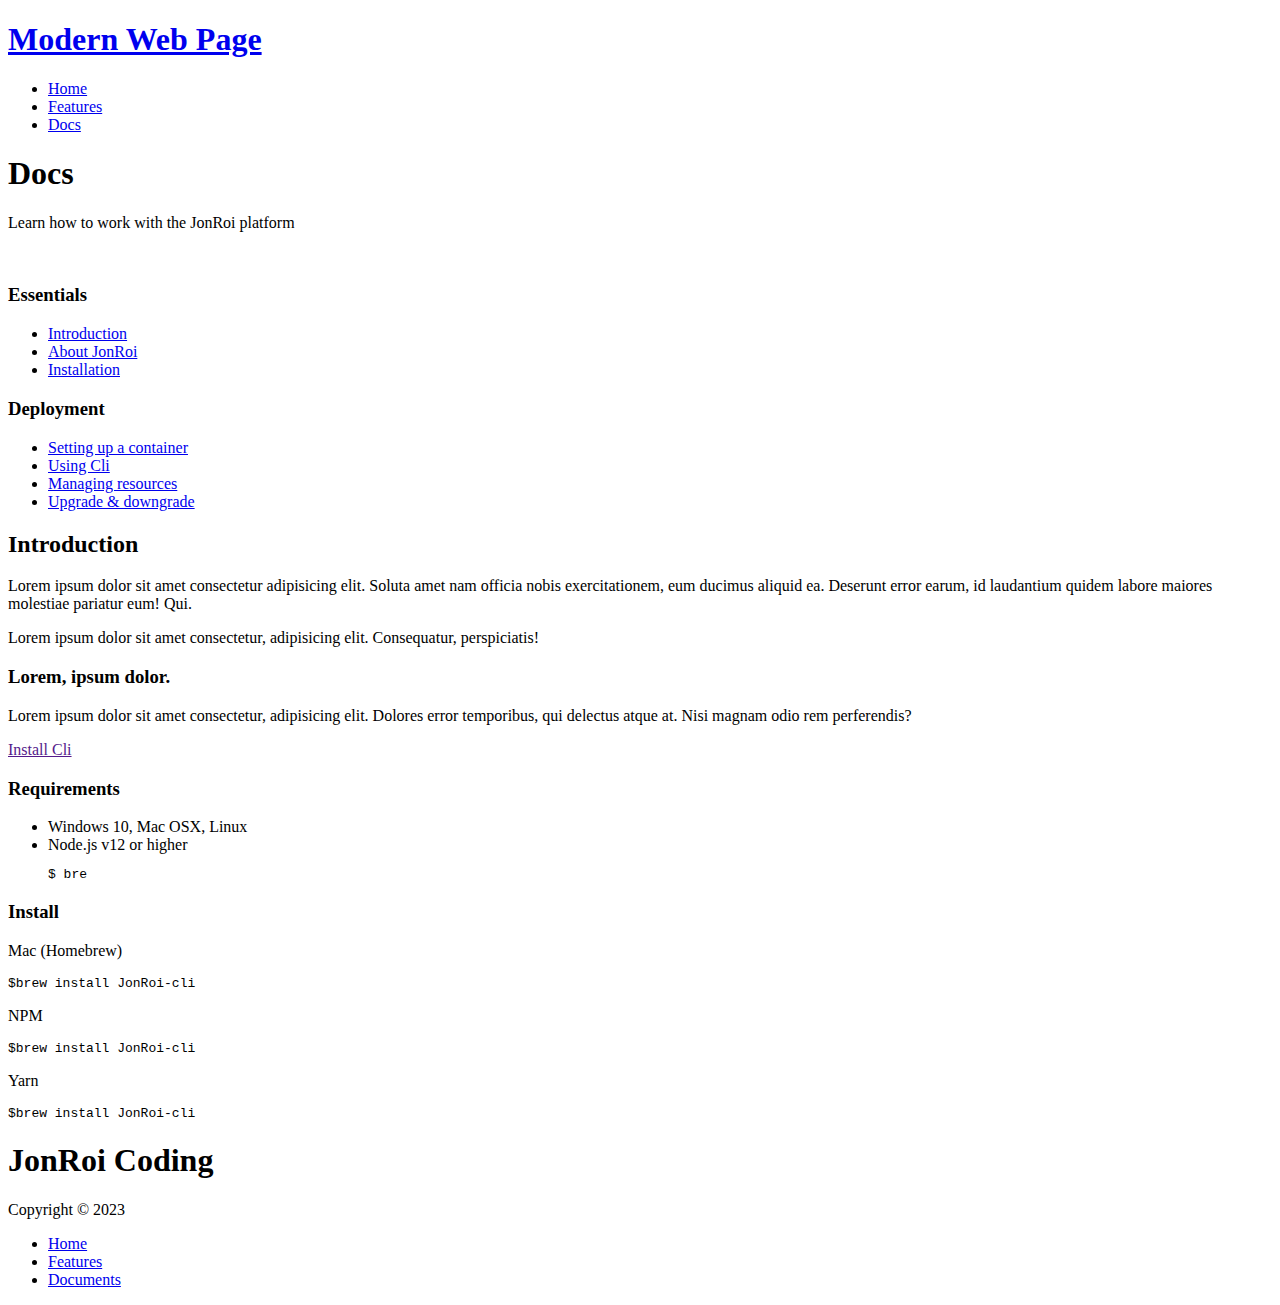
==== pages/docs.html @ 2421ba7e "Initial commit" ====
<!DOCTYPE html>
<html lang="en">
  <head>
    <meta charset="UTF-8" />
    <meta name="viewport" content="width=device-width, initial-scale=1.0" />
    <link
      rel="stylesheet"
      href="/Koulujuttuja/Harjoituksia/modernweb/styles/style.css"
    />
    <link
      rel="stylesheet"
      href="/Koulujuttuja/Harjoituksia/modernweb/styles/utilities.css"
    />
    <link
      rel="stylesheet"
      href="https://cdnjs.cloudflare.com/ajax/libs/font-awesome/5.15.1/css/all.min.css"
      integrity="sha512-+4zCK9k+qNFUR5X+cKL9EIR+ZOhtIloNl9GIKS57V1MyNsYpYcUrUeQc9vNfzsWfV28IaLL3i96P9sdNyeRssA=="
      crossorigin="anonymous"
    />

    <title>Modern Web Page - Features</title>
  </head>
  <body>
    <div class="navbar">
      <div class="container flex">
        <h1 class="logo"><a href="index.html">Modern Web Page</a></h1>
        <nav>
          <ul>
            <li><a href="index.html">Home</a></li>
            <li><a href="features.html">Features</a></li>
            <li><a href="docs.html">Docs</a></li>
          </ul>
        </nav>
      </div>
    </div>

    <!-- Head -->

    <section class="docs-head grid bg-primary py-3">
      <div class="container">
        <h1 class="xl">Docs</h1>
        <p class="lead">Learn how to work with the JonRoi platform</p>
      </div>
      <img
        src="/Koulujuttuja/Harjoituksia/modernweb/images/server.png"
        alt=""
      />
    </section>
    <!-- Docs main -->
    <section class="docs-main my-4">
      <div class="container grid">
        <div class="card bg-light p-3">
          <h3 class="my-2">Essentials</h3>
          <nav>
            <ul>
              <li><a class="text-primary" href="#">Introduction</a></li>
              <li><a href="#">About JonRoi</a></li>
              <li><a href="#">Installation</a></li>
            </ul>
          </nav>
          <h3 class="my-2">Deployment</h3>
          <nav>
            <ul>
              <li><a href="#">Setting up a container</a></li>
              <li><a href="#">Using Cli</a></li>
              <li><a href="#">Managing resources</a></li>
              <li><a href="#">Upgrade & downgrade</a></li>
            </ul>
          </nav>
        </div>
        <div class="card">
          <h2>Introduction</h2>
          <p>
            Lorem ipsum dolor sit amet consectetur adipisicing elit. Soluta amet
            nam officia nobis exercitationem, eum ducimus aliquid ea. Deserunt
            error earum, id laudantium quidem labore maiores molestiae pariatur
            eum! Qui.
          </p>
          <div class="alert alert-success">
            <i class="fas fa-info"></i>Lorem ipsum dolor sit amet consectetur,
            adipisicing elit. Consequatur, perspiciatis!
          </div>
          <h3>Lorem, ipsum dolor.</h3>
          <p>
            Lorem ipsum dolor sit amet consectetur, adipisicing elit. Dolores
            error temporibus, qui delectus atque at. Nisi magnam odio rem
            perferendis?
          </p>
          <a href="" class="btn btn-primary">Install Cli</a>
          <h3>Requirements</h3>
          <ul>
            <li>Windows 10, Mac OSX, Linux</li>
            <li>Node.js v12 or higher</li>
            <pre><code>$ bre</code></pre>
          </ul>
          <h3>Install</h3>
          <p>Mac (Homebrew)</p>
          <pre><code>$brew install JonRoi-cli</code></pre>
          <p>NPM</p>
          <pre><code>$brew install JonRoi-cli</code></pre>
          <p>Yarn</p>
          <pre><code>$brew install JonRoi-cli</code></pre>
        </div>
      </div>
    </section>
    <!-- Footer -->

    <footer class="footer bg-dark py-5">
      <div class="container grid grid-3">
        <div>
          <h1>JonRoi Coding</h1>
          <p>Copyright &copy; 2023</p>
        </div>
        <nav>
          <ul>
            <li><a href="index.html">Home</a></li>
            <li><a href="features.html">Features</a></li>
            <li><a href="docs.html">Documents</a></li>
          </ul>
        </nav>
        <div class="social">
          <a
            href="https://www.linkedin.com/in/joni-roine-a71688289/"
            target="_blank"
            ><i class="fab fa-linkedin fa-2x"></i
          ></a>
          <a href="https://github.com/JoNro1" target="_blank"
            ><i class="fab fa-github fa-2x"></i
          ></a>
          <a href="https://www.instagram.com" target="_blank"
            ><i class="fab fa-instagram fa-2x"></i
          ></a>
          <a href="https://twitter.com/Nro1Jo" target="_blank"
            ><i class="fab fa-twitter fa-2x"></i
          ></a>
        </div>
      </div>
    </footer>
  </body>
</html>
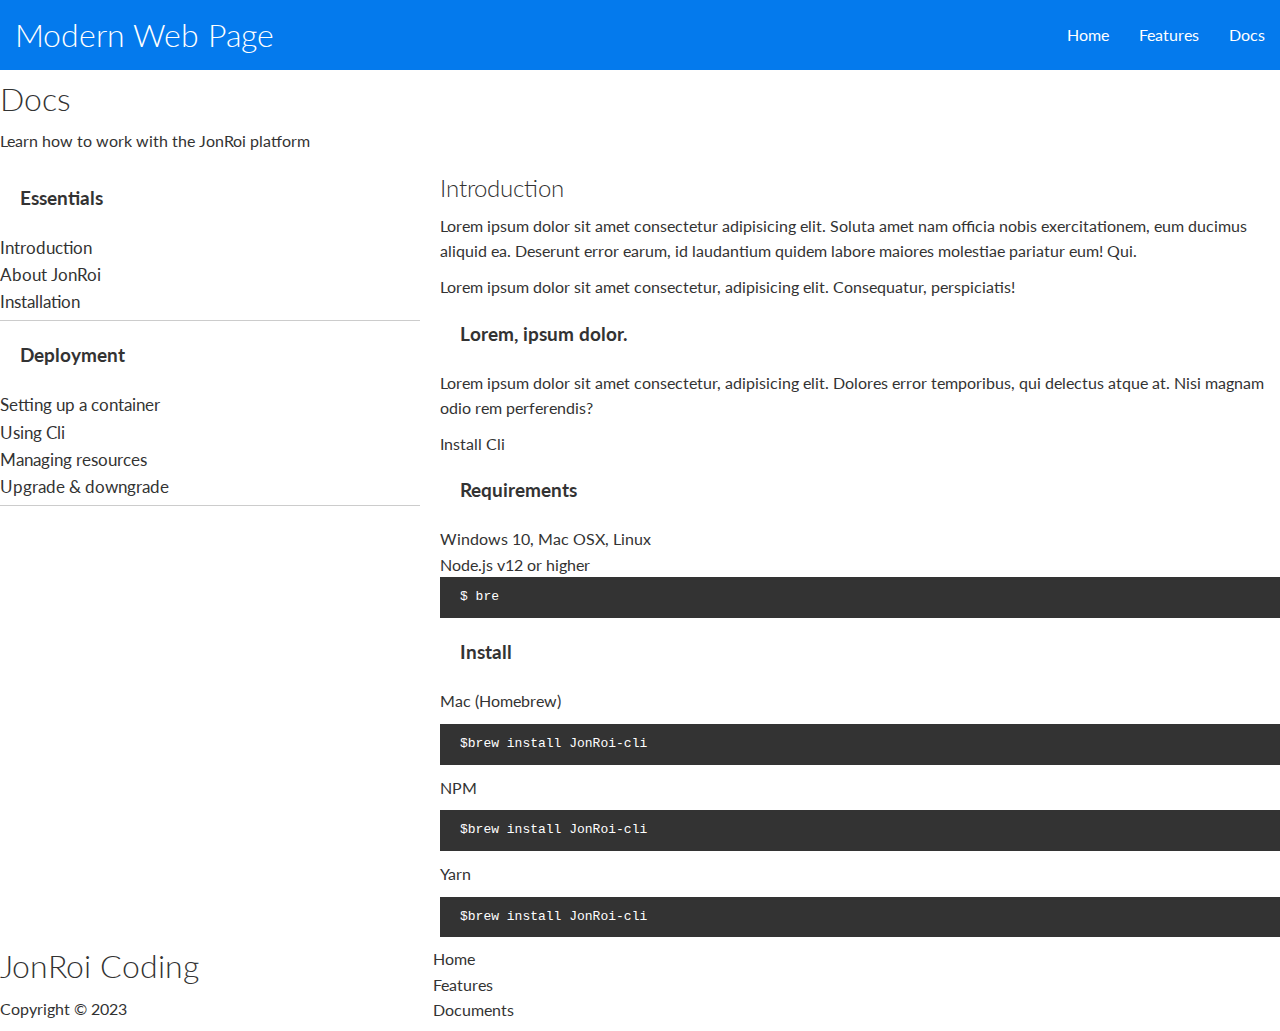
==== commit cfa3bc33: "Update docs.html" ====
--- a/pages/docs.html
+++ b/pages/docs.html
@@ -5,7 +5,7 @@
     <meta name="viewport" content="width=device-width, initial-scale=1.0" />
     <link
       rel="stylesheet"
-      href="/Koulujuttuja/Harjoituksia/modernweb/styles/style.css"
+      href="/styles/style.css"
     />
     <link
       rel="stylesheet"
--- a/styles/style.css
+++ b/styles/style.css
@@ -0,0 +1,355 @@
+@import url("https://fonts.googleapis.com/css2?family=Lato:wght@300&display=swap");
+
+:root {
+  --primary-color: #047aed;
+  --secondary-color: #1c3fa8;
+  --dark-color: #002240;
+  --light-color: #f4f4f4;
+  --succes-color: #5cb85c;
+  --error-color: #d9534f;
+}
+* {
+  box-sizing: border-box;
+  padding: 0;
+  margin: 0;
+}
+
+body {
+  font-family: "lato", sans-serif;
+  color: #333;
+  line-height: 1.6;
+}
+
+ul {
+  list-style-type: none;
+}
+
+a {
+  text-decoration: none;
+  color: #333;
+}
+
+h1,
+h2 {
+  font-weight: 300;
+  line-height: 1.2;
+  margin: 10px 0;
+}
+p {
+  margin: 10px 0;
+}
+img {
+  width: 100%;
+}
+code,
+pre {
+  background: #333;
+  color: #fff;
+  padding: 10px;
+}
+.hidden {
+  visibility: hidden;
+  height: 0;
+}
+/*navbar*/
+.navbar {
+  background-color: var(--primary-color);
+  color: #fff;
+  height: 70px;
+}
+.navbar ul {
+  display: flex;
+}
+.navbar a {
+  color: #fff;
+  padding: 10px;
+  margin: 0 5px;
+}
+.navbar .flex {
+  justify-content: space-between;
+}
+/*showcase*/
+.showcase {
+  height: 400px;
+  background-color: var(--primary-color);
+  color: #fff;
+  position: relative;
+}
+
+.showcase h1 {
+  font-size: 40px;
+}
+.showcase p {
+  margin: 20px 0;
+}
+.showcase .grid {
+  overflow: visible;
+  grid-template-columns: 55% 45%;
+  gap: 30px;
+}
+.showcase-text {
+  animation: slideInFromLeft 1s ease-in;
+}
+.showcase-form {
+  position: relative;
+  top: 60px;
+  height: 350px;
+  width: 400px;
+  padding: 40px;
+  z-index: 100;
+  animation: slideInFromRight 1s ease-in;
+}
+.showcase-form .form-control {
+  margin: 30px 0;
+}
+.showcase-form input:focus {
+  outline: none;
+}
+.showcase-form input[type="text"],
+.showcase-form input[type="email"] {
+  border: 0;
+  border-bottom: 1px solid #b4becb;
+  width: 100%;
+  padding: 3px;
+  font-size: 16px;
+}
+.showcase::before,
+.showcase::after {
+  content: "";
+  position: absolute;
+  height: 100px;
+  bottom: -70px;
+  right: 0;
+  left: 0;
+  background-color: #fff;
+  transform: skewY(-3deg);
+  -webkit-transform: skewY(-3deg);
+  -moz-transform: skewY(-3deg);
+  -ms-transform: skewY(-3deg);
+}
+/*Stats*/
+
+.stats {
+  padding-top: 100px;
+}
+.stats-heading {
+  max-width: 500px;
+  margin: auto;
+}
+.stats .grid h3 {
+  font-size: 35px;
+}
+.stats .grid p {
+  font-size: 20px;
+  font-weight: bold;
+}
+
+.flex {
+  display: flex;
+  justify-content: center;
+  align-items: center;
+  height: 100%;
+}
+.grid {
+  display: grid;
+  grid-template-columns: repeat(2, 1fr);
+  gap: 20px;
+  justify-content: center;
+  align-items: center;
+  height: 100%;
+}
+.grid-3 {
+  grid-template-columns: repeat(3, 1fr);
+}
+/*stats*/
+.stats {
+  padding-top: 100px;
+}
+
+.stats-heading {
+  max-width: 500px;
+  margin: auto;
+}
+.stats .grid h3 {
+  font-size: 35px;
+}
+.stats .grid p {
+  font-size: 20px;
+  font-weight: bold;
+}
+/*cli */
+
+.cli .grid {
+  grid-template-columns: repeat(3, 1fr);
+  grid-template-rows: repeat(2, 1fr);
+}
+
+.cli .grid > *:first-child {
+  grid-column: 1 / span 2;
+  grid-row: 1 / span 2;
+}
+
+/*cloud*/
+.cloud .grid {
+  grid-template-columns: (4fr, 3fr);
+}
+
+/*Languages*/
+
+.languages .flex {
+  flex-wrap: wrap;
+}
+.languages .card {
+  text-align: center;
+  margin: 18px 10px 40px;
+  transition: transform 0.2s ease-in;
+}
+.languages .card h4 {
+  font-size: 20px;
+  margin-bottom: 10px;
+}
+.languages .card:hover {
+  transform: translateY(-15px);
+}
+
+/*Features*/
+
+.features-head img,
+.features-head img {
+  width: 200px;
+  justify-self: flex-end;
+}
+.features-sub-head img {
+  width: 300px;
+  justify-self: flex-end;
+}
+.features-main .card > i {
+  margin-right: 20px;
+}
+.features-main .grid {
+  padding: 30px;
+}
+.features-main .grid > *:first-child {
+  grid-column: 1 / span 3;
+}
+.features-main .grid > *:nth-child(2) {
+  grid-column: 1 / span 2;
+}
+/*Docs*/
+.docs-main h3 {
+  margin: 20px;
+}
+.docs-main .grid {
+  grid-template-columns: 1fr 2fr;
+  align-items: flex-start;
+}
+.docs-main nav {
+  font-size: 17px;
+  padding-bottom: 5px;
+  margin-bottom: 5px;
+  border-bottom: 1px #ccc solid;
+}
+.docs-main a:hover {
+  font-weight: bold;
+}
+/*Footer*/
+.footer .social a {
+  margin: 0 10px;
+}
+/*Animation*/
+@keyframes slideInFromLeft {
+  0% {
+    transform: translateX(-100%);
+  }
+
+  100% {
+    transform: translateX(0);
+  }
+}
+@keyframes slideInFromRight {
+  0% {
+    transform: translateX(100%);
+  }
+
+  100% {
+    transform: translateX(0);
+  }
+}
+@keyframes slideInFromTop {
+  0% {
+    transform: translateY(-100%);
+  }
+
+  100% {
+    transform: translateX(0);
+  }
+}
+@keyframes slideInFromBottom {
+  0% {
+    transform: translateY(100%);
+  }
+
+  100% {
+    transform: translateX(0);
+  }
+}
+
+/*Tablets and under*/
+@media (max-width: 768px) {
+  .grid,
+  .showcase .grid,
+  .stats .grid,
+  .cli .grid,
+  .cloud .grid,
+  .features-main .grid,
+  .docs-main .grid {
+    grid-template-columns: 1fr;
+    grid-row: 1fr;
+  }
+  .showcase {
+    height: auto;
+  }
+  .showcase-text {
+    text-align: center;
+    margin-top: 40px;
+    animation: slideInFromTop 1s ease-in;
+  }
+  .showcase-form {
+    justify-self: center;
+    margin: auto;
+    animation: slideInFromBottom 1s ease-in;
+  }
+  .cli .grid > *:first-child {
+    grid-column: 1;
+    grid-row: 1;
+  }
+  .features-head,
+  .features-sub-head,
+  .docs-head {
+    text-align: center;
+  }
+
+  .features-head img,
+  .features-sub-head img,
+  .docs-head img {
+    justify-self: center;
+  }
+  .features-main .grid > *:first-child,
+  .features-main .grid > *:nth-child(2) {
+    grid-column: 1;
+  }
+
+  /*Mobile*/
+  @media (max-width: 500px) {
+    .navbar {
+      height: 110px;
+    }
+    .navbar .flex {
+      flex-direction: column;
+    }
+    .navbar ul {
+      padding: 10px;
+      background-color: rgba(0, 0, 0, 0.1);
+    }
+  }
+}
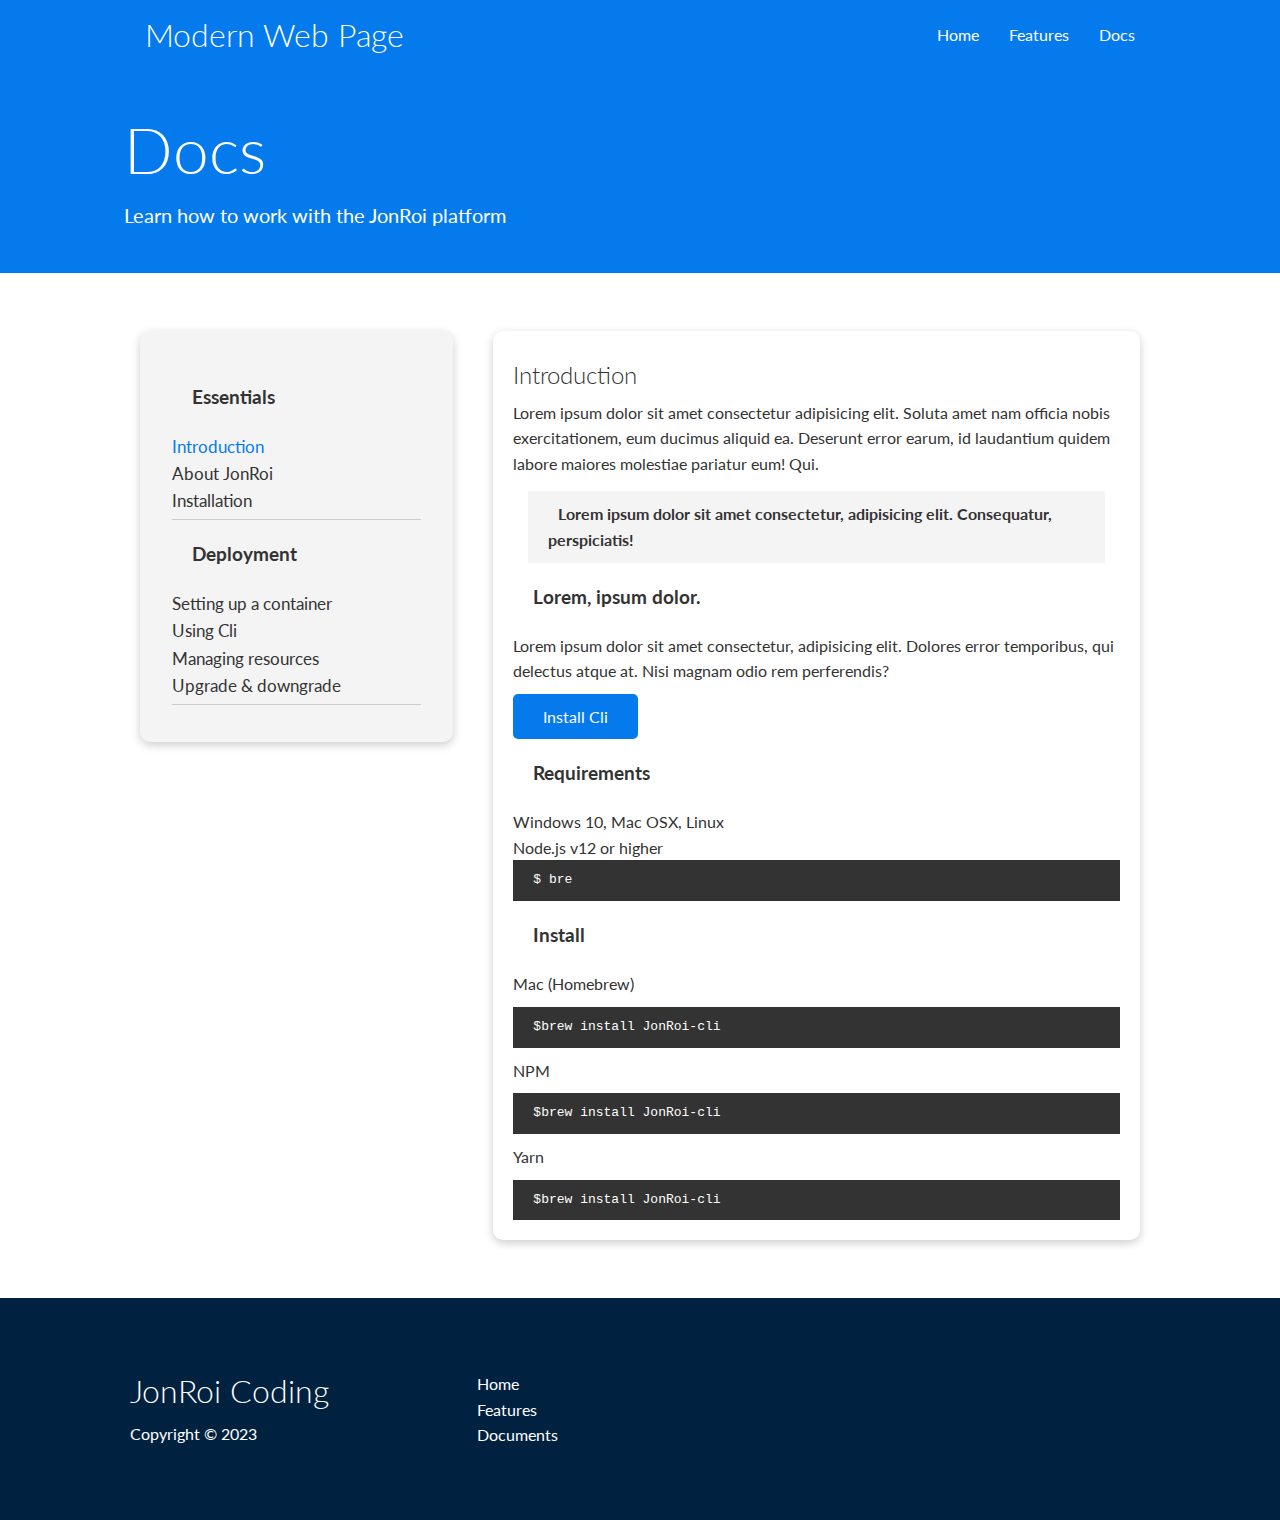
==== commit a1ea6e65: "changed incorrect styles.css filepath for docs and features page" ====
--- a/pages/docs.html
+++ b/pages/docs.html
@@ -1,140 +1,122 @@
 <!DOCTYPE html>
 <html lang="en">
-  <head>
-    <meta charset="UTF-8" />
-    <meta name="viewport" content="width=device-width, initial-scale=1.0" />
-    <link
-      rel="stylesheet"
-      href="/styles/style.css"
-    />
-    <link
-      rel="stylesheet"
-      href="/Koulujuttuja/Harjoituksia/modernweb/styles/utilities.css"
-    />
-    <link
-      rel="stylesheet"
-      href="https://cdnjs.cloudflare.com/ajax/libs/font-awesome/5.15.1/css/all.min.css"
-      integrity="sha512-+4zCK9k+qNFUR5X+cKL9EIR+ZOhtIloNl9GIKS57V1MyNsYpYcUrUeQc9vNfzsWfV28IaLL3i96P9sdNyeRssA=="
-      crossorigin="anonymous"
-    />
 
-    <title>Modern Web Page - Features</title>
-  </head>
-  <body>
-    <div class="navbar">
-      <div class="container flex">
-        <h1 class="logo"><a href="index.html">Modern Web Page</a></h1>
+<head>
+  <meta charset="UTF-8" />
+  <meta name="viewport" content="width=device-width, initial-scale=1.0" />
+  <link rel="stylesheet" href="/styles/style.css" />
+  <link rel="stylesheet" href="/styles/utilities.css" />
+  <link rel="stylesheet" href="https://cdnjs.cloudflare.com/ajax/libs/font-awesome/5.15.1/css/all.min.css"
+    integrity="sha512-+4zCK9k+qNFUR5X+cKL9EIR+ZOhtIloNl9GIKS57V1MyNsYpYcUrUeQc9vNfzsWfV28IaLL3i96P9sdNyeRssA=="
+    crossorigin="anonymous" />
+
+  <title>Modern Web Page - Features</title>
+</head>
+
+<body>
+  <div class="navbar">
+    <div class="container flex">
+      <h1 class="logo"><a href="index.html">Modern Web Page</a></h1>
+      <nav>
+        <ul>
+          <li><a href="index.html">Home</a></li>
+          <li><a href="features.html">Features</a></li>
+          <li><a href="docs.html">Docs</a></li>
+        </ul>
+      </nav>
+    </div>
+  </div>
+
+  <!-- Head -->
+
+  <section class="docs-head grid bg-primary py-3">
+    <div class="container">
+      <h1 class="xl">Docs</h1>
+      <p class="lead">Learn how to work with the JonRoi platform</p>
+    </div>
+    <img src="/Koulujuttuja/Harjoituksia/modernweb/images/server.png" alt="" />
+  </section>
+  <!-- Docs main -->
+  <section class="docs-main my-4">
+    <div class="container grid">
+      <div class="card bg-light p-3">
+        <h3 class="my-2">Essentials</h3>
         <nav>
           <ul>
-            <li><a href="index.html">Home</a></li>
-            <li><a href="features.html">Features</a></li>
-            <li><a href="docs.html">Docs</a></li>
+            <li><a class="text-primary" href="#">Introduction</a></li>
+            <li><a href="#">About JonRoi</a></li>
+            <li><a href="#">Installation</a></li>
+          </ul>
+        </nav>
+        <h3 class="my-2">Deployment</h3>
+        <nav>
+          <ul>
+            <li><a href="#">Setting up a container</a></li>
+            <li><a href="#">Using Cli</a></li>
+            <li><a href="#">Managing resources</a></li>
+            <li><a href="#">Upgrade & downgrade</a></li>
           </ul>
         </nav>
       </div>
+      <div class="card">
+        <h2>Introduction</h2>
+        <p>
+          Lorem ipsum dolor sit amet consectetur adipisicing elit. Soluta amet
+          nam officia nobis exercitationem, eum ducimus aliquid ea. Deserunt
+          error earum, id laudantium quidem labore maiores molestiae pariatur
+          eum! Qui.
+        </p>
+        <div class="alert alert-success">
+          <i class="fas fa-info"></i>Lorem ipsum dolor sit amet consectetur,
+          adipisicing elit. Consequatur, perspiciatis!
+        </div>
+        <h3>Lorem, ipsum dolor.</h3>
+        <p>
+          Lorem ipsum dolor sit amet consectetur, adipisicing elit. Dolores
+          error temporibus, qui delectus atque at. Nisi magnam odio rem
+          perferendis?
+        </p>
+        <a href="" class="btn btn-primary">Install Cli</a>
+        <h3>Requirements</h3>
+        <ul>
+          <li>Windows 10, Mac OSX, Linux</li>
+          <li>Node.js v12 or higher</li>
+          <pre><code>$ bre</code></pre>
+        </ul>
+        <h3>Install</h3>
+        <p>Mac (Homebrew)</p>
+        <pre><code>$brew install JonRoi-cli</code></pre>
+        <p>NPM</p>
+        <pre><code>$brew install JonRoi-cli</code></pre>
+        <p>Yarn</p>
+        <pre><code>$brew install JonRoi-cli</code></pre>
+      </div>
     </div>
+  </section>
+  <!-- Footer -->
 
-    <!-- Head -->
+  <footer class="footer bg-dark py-5">
+    <div class="container grid grid-3">
+      <div>
+        <h1>JonRoi Coding</h1>
+        <p>Copyright &copy; 2023</p>
+      </div>
+      <nav>
+        <ul>
+          <li><a href="index.html">Home</a></li>
+          <li><a href="features.html">Features</a></li>
+          <li><a href="docs.html">Documents</a></li>
+        </ul>
+      </nav>
+      <div class="social">
+        <a href="https://www.linkedin.com/in/joni-roine-a71688289/" target="_blank"><i
+            class="fab fa-linkedin fa-2x"></i></a>
+        <a href="https://github.com/JoNro1" target="_blank"><i class="fab fa-github fa-2x"></i></a>
+        <a href="https://www.instagram.com" target="_blank"><i class="fab fa-instagram fa-2x"></i></a>
+        <a href="https://twitter.com/Nro1Jo" target="_blank"><i class="fab fa-twitter fa-2x"></i></a>
+      </div>
+    </div>
+  </footer>
+</body>
 
-    <section class="docs-head grid bg-primary py-3">
-      <div class="container">
-        <h1 class="xl">Docs</h1>
-        <p class="lead">Learn how to work with the JonRoi platform</p>
-      </div>
-      <img
-        src="/Koulujuttuja/Harjoituksia/modernweb/images/server.png"
-        alt=""
-      />
-    </section>
-    <!-- Docs main -->
-    <section class="docs-main my-4">
-      <div class="container grid">
-        <div class="card bg-light p-3">
-          <h3 class="my-2">Essentials</h3>
-          <nav>
-            <ul>
-              <li><a class="text-primary" href="#">Introduction</a></li>
-              <li><a href="#">About JonRoi</a></li>
-              <li><a href="#">Installation</a></li>
-            </ul>
-          </nav>
-          <h3 class="my-2">Deployment</h3>
-          <nav>
-            <ul>
-              <li><a href="#">Setting up a container</a></li>
-              <li><a href="#">Using Cli</a></li>
-              <li><a href="#">Managing resources</a></li>
-              <li><a href="#">Upgrade & downgrade</a></li>
-            </ul>
-          </nav>
-        </div>
-        <div class="card">
-          <h2>Introduction</h2>
-          <p>
-            Lorem ipsum dolor sit amet consectetur adipisicing elit. Soluta amet
-            nam officia nobis exercitationem, eum ducimus aliquid ea. Deserunt
-            error earum, id laudantium quidem labore maiores molestiae pariatur
-            eum! Qui.
-          </p>
-          <div class="alert alert-success">
-            <i class="fas fa-info"></i>Lorem ipsum dolor sit amet consectetur,
-            adipisicing elit. Consequatur, perspiciatis!
-          </div>
-          <h3>Lorem, ipsum dolor.</h3>
-          <p>
-            Lorem ipsum dolor sit amet consectetur, adipisicing elit. Dolores
-            error temporibus, qui delectus atque at. Nisi magnam odio rem
-            perferendis?
-          </p>
-          <a href="" class="btn btn-primary">Install Cli</a>
-          <h3>Requirements</h3>
-          <ul>
-            <li>Windows 10, Mac OSX, Linux</li>
-            <li>Node.js v12 or higher</li>
-            <pre><code>$ bre</code></pre>
-          </ul>
-          <h3>Install</h3>
-          <p>Mac (Homebrew)</p>
-          <pre><code>$brew install JonRoi-cli</code></pre>
-          <p>NPM</p>
-          <pre><code>$brew install JonRoi-cli</code></pre>
-          <p>Yarn</p>
-          <pre><code>$brew install JonRoi-cli</code></pre>
-        </div>
-      </div>
-    </section>
-    <!-- Footer -->
-
-    <footer class="footer bg-dark py-5">
-      <div class="container grid grid-3">
-        <div>
-          <h1>JonRoi Coding</h1>
-          <p>Copyright &copy; 2023</p>
-        </div>
-        <nav>
-          <ul>
-            <li><a href="index.html">Home</a></li>
-            <li><a href="features.html">Features</a></li>
-            <li><a href="docs.html">Documents</a></li>
-          </ul>
-        </nav>
-        <div class="social">
-          <a
-            href="https://www.linkedin.com/in/joni-roine-a71688289/"
-            target="_blank"
-            ><i class="fab fa-linkedin fa-2x"></i
-          ></a>
-          <a href="https://github.com/JoNro1" target="_blank"
-            ><i class="fab fa-github fa-2x"></i
-          ></a>
-          <a href="https://www.instagram.com" target="_blank"
-            ><i class="fab fa-instagram fa-2x"></i
-          ></a>
-          <a href="https://twitter.com/Nro1Jo" target="_blank"
-            ><i class="fab fa-twitter fa-2x"></i
-          ></a>
-        </div>
-      </div>
-    </footer>
-  </body>
-</html>
+</html>--- a/styles/utilities.css
+++ b/styles/utilities.css
@@ -0,0 +1,190 @@
+.container {
+  max-width: 1100px;
+  margin: 0 auto;
+  overflow: auto;
+  padding: 0 40px;
+}
+.card {
+  background-color: #fff;
+  border-radius: 10px;
+  box-shadow: 0 3px 10px rgba(0, 0, 0, 0.2);
+  padding: 20px;
+  margin: 10px;
+  /* Backgrouds & colored buttons */
+}
+.btn {
+  display: inline-block;
+  padding: 10px 30px;
+  cursor: pointer;
+  background: var(--primary-color);
+  color: #fff;
+  border: none;
+  border-radius: 5px;
+}
+.btn-outline {
+  background-color: transparent;
+  border: 1px solid #fff;
+}
+.btn:hover {
+  transform: scale(0.98);
+}
+.bg-primary,
+.btn-primary {
+  background-color: var(--primary-color);
+  color: #fff;
+}
+
+.bg-secondary,
+.btn-secondary {
+  background-color: var(--secondary-color);
+  color: #fff;
+}
+.bg-dark,
+.btn-dark {
+  background-color: var(--dark-color);
+  color: #fff;
+}
+.bg-light,
+.btn-light {
+  background-color: var(--light-color);
+  color: #333;
+}
+.bg-primary a,
+.btn-primary a,
+.bg-secondary a,
+.btn-secondary a,
+.bg-dark a,
+.btn-dark a {
+  color: #fff;
+}
+/*Alert*/
+.alert {
+  background-color: var(--light-color);
+  padding: 10px 20px;
+  font-weight: bold;
+  margin: 15px;
+}
+.alert i {
+  margin-right: 10px;
+}
+.alert-succecs {
+  background-color: var(--success-color);
+  color: #fff;
+}
+.alert-succecs {
+  background-color: var(--error-color);
+  color: #fff;
+}
+/*Text colors*/
+.text-primary {
+  color: var(--primary-color);
+}
+
+.text-secondary {
+  color: var(--secondary-color);
+}
+.text-dark {
+  color: var(--dark-color);
+}
+.text-light {
+  color: var(--light-color);
+}
+/*Text sizes*/
+.lead {
+  font-size: 20px;
+}
+.sm {
+  font-size: 1rem;
+}
+.md {
+  font-size: 2rem;
+}
+.lg {
+  font-size: 3rem;
+}
+.xl {
+  font-size: 4rem;
+}
+.text.center {
+  text-align: center;
+}
+.flex {
+  display: flex;
+  justify-content: center;
+  align-items: center;
+  height: 100%;
+}
+.grid {
+  display: grid;
+  grid-template-columns: repeat(2, 1fr);
+  gap: 20px;
+  justify-content: center;
+  align-items: center;
+  height: 100%;
+}
+.grid-3 {
+  grid-template-columns: repeat(3, 1fr);
+}
+
+/*margin*/
+.my-1 {
+  margin: 1rem 0;
+}
+.my-2 {
+  margin: 1.5rem 0;
+}
+.my-3 {
+  margin: 2rem 0;
+}
+.my-4 {
+  margin: 3rem 0;
+}
+.my-5 {
+  margin: 4rem 0;
+}
+.m-1 {
+  margin: 1rem;
+}
+.m-2 {
+  margin: 1.5rem;
+}
+.m-3 {
+  margin: 2rem;
+}
+.m-4 {
+  margin: 3rem;
+}
+.m-5 {
+  margin: 4rem;
+}
+/*padding*/
+.py-1 {
+  padding: 1rem 0;
+}
+.py-2 {
+  padding: 1.5rem 0;
+}
+.py-3 {
+  padding: 2rem 0;
+}
+.py-4 {
+  padding: 3rem 0;
+}
+.py-5 {
+  padding: 4rem 0;
+}
+.p-1 {
+  padding: 1rem;
+}
+.p-2 {
+  padding: 1.5rem;
+}
+.p-3 {
+  padding: 2rem;
+}
+.p-4 {
+  padding: 3rem;
+}
+.p-5 {
+  padding: 4rem;
+}
